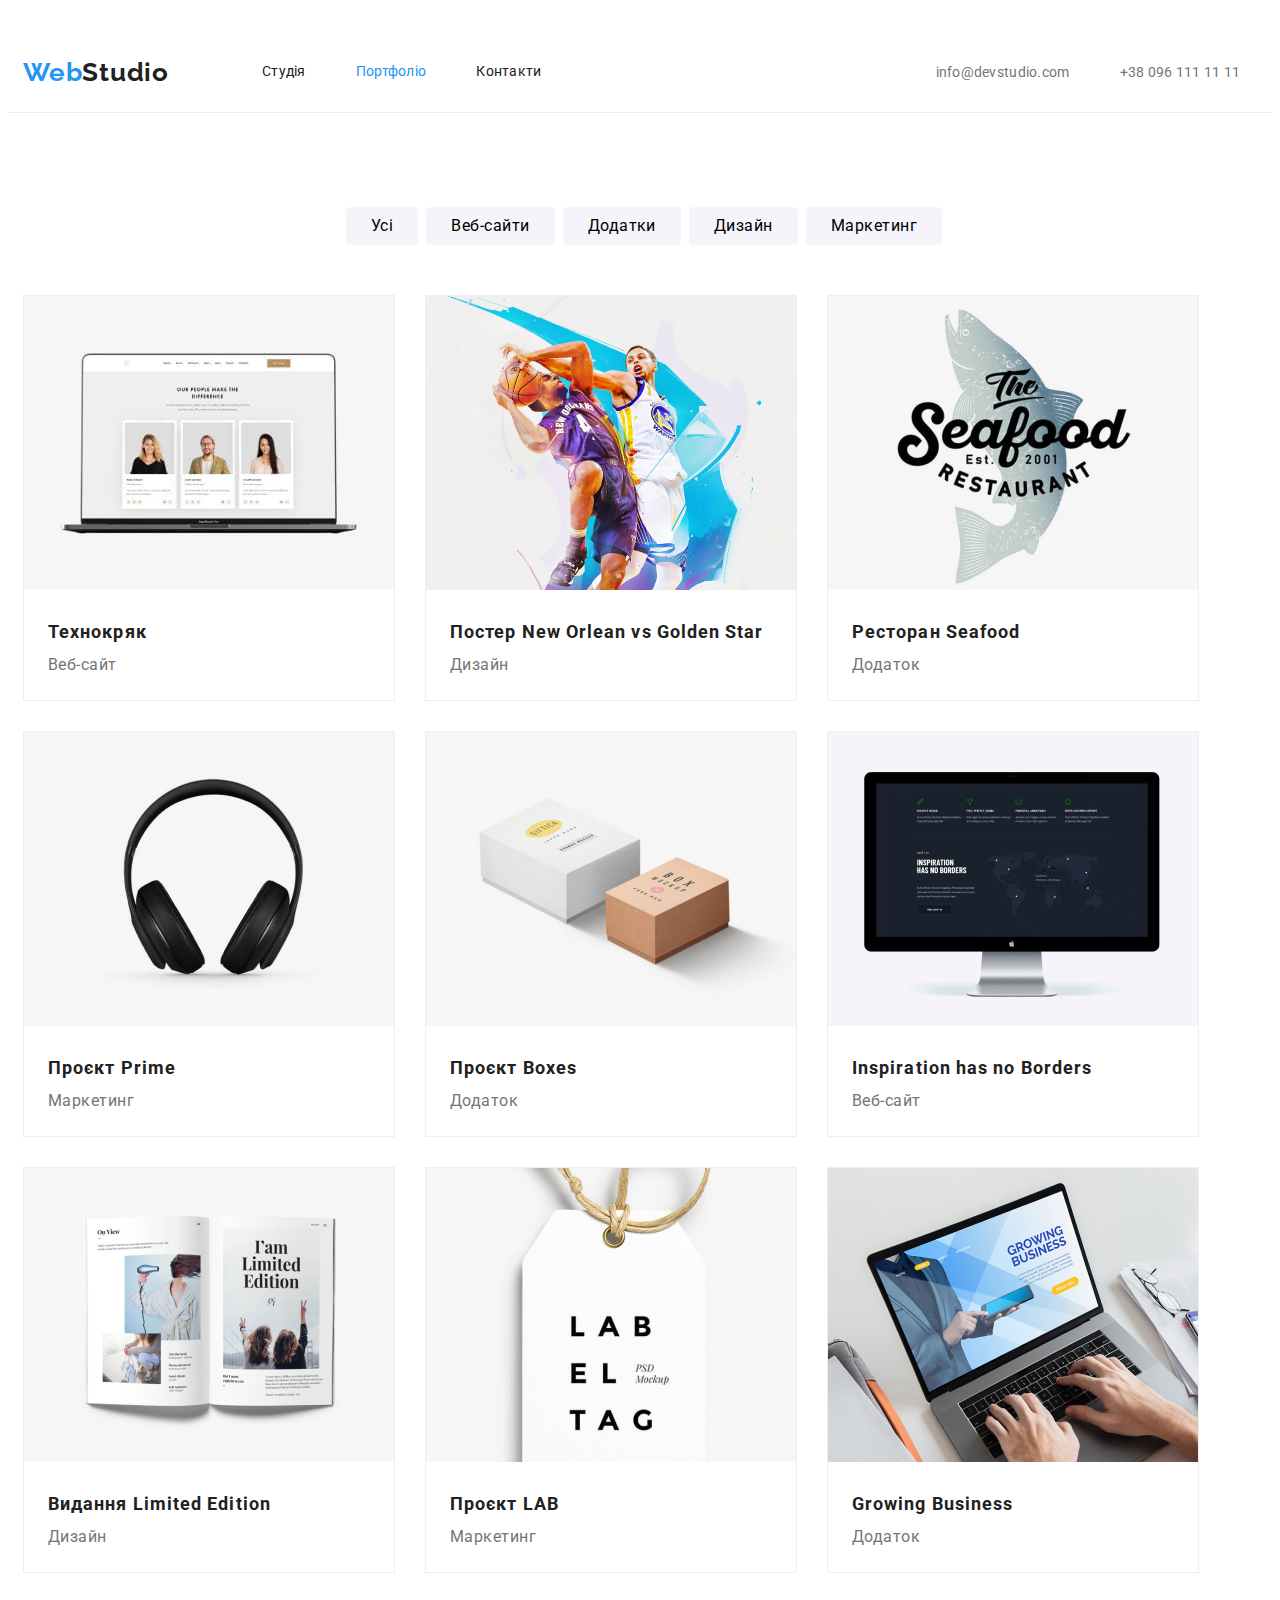
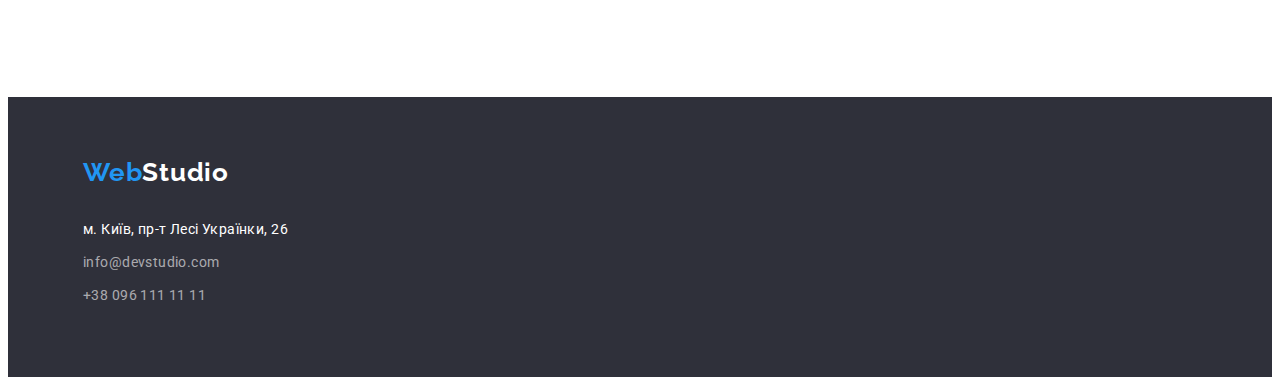
==== portfolio.html @ b60788c1 "Add files via upload" ====
<!DOCTYPE html>
<html lang="uk">
  <head>
    <meta charset="UTF-8" />
    <meta http-equiv="X-UA-Compatible" content="IE=edge" />
    <meta name="viewport" content="width=device-width, initial-scale=1.0" />
    <title>WebStudio</title>
    <link
      rel="stylesheet"
      href="https://cdnjs.cloudflare.com/ajax/libs/modern-normalize/1.1.0/modern-normalize.min.css"
      integrity="sha512-wpPYUAdjBVSE4KJnH1VR1HeZfpl1ub8YT/NKx4PuQ5NmX2tKuGu6U/JRp5y+Y8XG2tV+wKQpNHVUX03MfMFn9Q=="
      crossorigin="anonymous"
      referrerpolicy="no-referrer"
    />
    <link rel="stylesheet" href="./css/styles.css" />
    <link rel="preconnect" href="https://fonts.googleapis.com" />
    <link rel="preconnect" href="https://fonts.gstatic.com" crossorigin />
    <link
      href="https://fonts.googleapis.com/css2?family=Raleway:wght@700&family=Roboto:wght@400;500;700;900&display=swap"
      rel="stylesheet"
    />
  </head>
  <body>
    <!----------------- HEADER ----------------------->

    <header class="page-header">
      <nav class="container">
        <a class="logo" href="#">Web<span class="color-tagb">Studio</span></a>
        <ul class="site-nav list">
          <li class="list-item">
            <a href="./index.html" class="item">Студія</a>
          </li>
          <li class="list-item">
            <a href="./portfolio.html" class="item current">Портфоліо</a>
          </li>
          <li class="list-item"><a href="#" class="item">Контакти</a></li>
        </ul>
        <ul class="auth-nav list">
          <li>
            <a class="head-mail" href="mailto:info@devstudio.com"
              >info@devstudio.com</a
            >
          </li>
          <li>
            <a class="head-phone" href="tel:+380961111111">+38 096 111 11 11</a>
          </li>
        </ul>
      </nav>
    </header>
    <main>
      <!-----------our services  -->
      <section class="services">
        <div class="container">
          <h1 class="hidden-title">наші послуги</h1>
          <ul class="list-btn">
            <li class="item-btn">
              <button type="button" class="serv-btn">Усі</button>
            </li>
            <li class="item-btn">
              <button type="button" class="serv-btn">Веб-сайти</button>
            </li>
            <li class="item-btn">
              <button type="button" class="serv-btn">Додатки</button>
            </li>
            <li class="item-btn">
              <button type="button" class="serv-btn">Дизайн</button>
            </li>
            <li class="item-btn">
              <button type="button" class="serv-btn">Маркетинг</button>
            </li>
          </ul>
        </div>
      </section>

      <!-----------------pages ---------------->
      <section class="pages">
        <div class="container">
          <ul class="gallery">
            <li class="example">
              <img
                src="./images/img-2-1.jpg"
                alt="єкран ноутбуку"
                width="370"
                height="294"
              />
              <h2 class="page-title">Технокряк</h2>
              <p class="options">Веб-сайт</p>
            </li>
            <li class="example">
              <img
                src="./images/img-2-2.jpg"
                alt="постер боскетболістів"
                width="370"
                height="294"
              />
              <h2 class="page-title">Постер New Orlean vs Golden Star</h2>
              <p class="options">Дизайн</p>
            </li>
            <li class="example">
              <img
                src="./images/img-2-3.jpg"
                alt="лого ресторану"
                width="370"
                height="294"
              />
              <h2 class="page-title">Ресторан Seafood</h2>
              <p class="options">Додаток</p>
            </li>
            <li class="example">
              <img
                src="./images/img-2-4.jpg"
                alt="навушники"
                width="370"
                height="294"
              />
              <h2 class="page-title">Проєкт Prime</h2>
              <p class="options">Маркетинг</p>
            </li>
            <li class="example">
              <img
                src="./images/img-2-5.jpg"
                alt="пара коробок"
                width="370"
                height="294"
              />
              <h2 class="page-title">Проєкт Boxes</h2>
              <p class="options">Додаток</p>
            </li>
            <li class="example">
              <img
                src="./images/img-2-6.jpg"
                alt="монітор"
                width="370"
                height="294"
              />
              <h2 class="page-title">Inspiration has no Borders</h2>
              <p class="options">Веб-сайт</p>
            </li>
            <li class="example">
              <img
                src="./images/img-2-7.jpg"
                alt="розгорнута книга"
                width="370"
                height="294"
              />
              <h2 class="page-title">Видання Limited Edition</h2>
              <p class="options">Дизайн</p>
            </li>
            <li class="example">
              <img
                src="./images/img-2-8.jpg"
                alt="лейбл "
                width="370"
                height="294"
              />
              <h2 class="page-title">Проєкт LAB</h2>
              <p class="options">Маркетинг</p>
            </li>
            <li class="example">
              <img
                src="./images/img-2-9.jpg"
                alt="ноутбук"
                width="370"
                height="294"
              />
              <h2 class="page-title">Growing Business</h2>
              <p class="options">Додаток</p>
            </li>
          </ul>
        </div>
      </section>
    </main>
    <!---------------------footer ------------------------>

    <footer class="footer">
      <div class="container">
        <a href="./index.html" class="logo"
          >Web<span class="color-tagw">Studio</span></a
        >
        <address>
          <ul>
            <li class="footer-item">
              <a
                class="map"
                href="https://goo.gl/maps/86U5GBCqMfjBJhed8"
                target="_blank"
                rel="noopener noreferrer nofollow"
                >м. Київ, пр-т Лесі Українки, 26</a
              >
            </li>
            <li class="footer-item">
              <a class="foot-mail" href="mailto:info@devstudio.com"
                >info@devstudio.com</a
              >
            </li>
            <li class="footer-item">
              <a class="foot-phone" href="tel:+380961111111"
                >+38 096 111 11 11</a
              >
            </li>
          </ul>
        </address>
      </div>
    </footer>
  </body>
</html>
---- css/styles.css ----
:root {
  --primary-color: #212121;
  --secondary-text-color: #757575;
  --main-hover-color: #2196f3;
  --accent-color: #ffffff;
}
p,
h1,
h2,
h3,
h4,
h5,
h6 {
  margin: 0;
}
ul {
  margin: 0;
  padding: 0;
  font-style: normal;
}
button {
  cursor: pointer;
}
body {
  font-family: "Raleway", "Roboto";
  font-style: normal;
}

a {
  color: var(--primary-color);
  text-decoration: none;
}
li {
  list-style: none;
}
/*--------------------- header-------------- */
.page-header {
  padding-top: 24px;
  border-bottom: 1px solid #ececec;
}
.container {
  width: 1250px;
  margin: 0 auto;
  padding-left: 15px;
  padding-right: 15px;
  /* outline: 2px solid tomato; */
}
nav {
  display: flex;
  align-items: center;
}
.logo {
  display: block;
  margin: 0;
  font-family: "Raleway", sans-serif;
  font-weight: 700;
  font-size: 26px;
  line-height: 1.19;
  letter-spacing: 0.03em;
  margin-right: 93px;
  color: var(--main-hover-color);
}
.list {
  display: flex;
}
.color-tagb {
  color: var(--primary-color);
}
.list-item {
  font-family: "Roboto", sans-serif;
  font-size: 14px;
  line-height: 1.14;
  letter-spacing: 0.02em;
  margin-right: 50px;
  padding: 32px 0;
  color: var(--primary-color);
}

.list a:hover,
.list a:focus {
  color: var(--main-hover-color);
}
.item.current {
  color: var(--main-hover-color);
}
.auth-nav {
  margin-left: 344px;
}
.head-mail {
  margin-right: 50px;
}
.head-mail,
.head-phone {
  font-family: "Roboto", sans-serif;
  font-size: 14px;
  line-height: 16px;
  letter-spacing: 0.02em;
  color: var(--secondary-text-color);
}
.head-mail:hover,
.head-mail:focus {
  color: var(--main-hover-color);
}
.head-phone:hover,
.head-phone:focus {
  color: var(--main-hover-color);
}

/*--------------------- hero-------------- */

.hero {
  background-color: #2f303a;
  color: var(--accent-color);
  text-align: center;
}
.hero-title {
  width: 696px;
  font-family: "Roboto", sans-serif;
  font-size: 44px;
  line-height: 1.36;
  letter-spacing: 0.06em;
  text-transform: uppercase;
  padding-top: 200px;
  margin: 0 auto;
  color: var(--accent-color);
}
.hero-btn {
  font-family: "Roboto", sans-serif;
  font-weight: 700;
  font-size: 16px;
  line-height: 1.87;
  letter-spacing: 0.06em;
  border-radius: 4px;
  padding: 10px 32px;
  margin-top: 30px;
  background-color: var(--main-hover-color);
  color: var(--accent-color);
  cursor: pointer;
}
.hero-btn:hover,
.hero-btn:focus {
  background-color: var(--main-hover-color);
}
/*--------------------- features-------------- */
.features {
  padding: 94px 215px;
}
.hidden-title {
  position: absolute;
  width: 1px;
  height: 1px;
  margin: -1px;
  border: 0;
  padding: 0;
  white-space: nowrap;
  overflow: hidden;
}

.features-list {
  display: flex;
}
.features-item {
  margin-right: 30px;
}
.features-title {
  font-family: "Roboto", sans-serif;
  font-size: 14px;
  line-height: 1.14;
  letter-spacing: 0.03em;
  text-transform: uppercase;
  margin-bottom: 10px;
  color: var(--primary-color);
}
.text {
  font-family: "Roboto", sans-serif;
  font-size: 14px;
  line-height: 1.71;
  letter-spacing: 0.03em;
  color: var(--secondary-text-color);
}
/*--------------------- what we do-------------- */
.work {
  text-align: center;
}
.work ul {
  display: flex;
  justify-content: space-between;
  padding-bottom: 94px;
}
.work-title {
  font-family: "Roboto", sans-serif;
  font-size: 36px;
  line-height: 1.16;
  letter-spacing: 0.03em;
  margin-bottom: 50px;
  color: var(--primary-color);
}

/*--------------------- our team-------------- */
.team {
  background: #f5f4fa;
  text-align: center;
}
.team ul {
  display: flex;
  justify-content: space-between;
  padding-bottom: 94px;
}
.team ul > li {
  background: #fff;
}
.team-title {
  font-family: "Roboto", sans-serif;
  font-size: 36px;
  line-height: 1.16;
  letter-spacing: 0.03em;
  padding: 94px 0;
  color: var(--primary-color);
}
.name {
  font-family: "Roboto", sans-serif;
  font-weight: 500;
  font-size: 16px;
  line-height: 1.18;
  letter-spacing: 0.03em;
  padding-top: 30px;
  color: var(--primary-color);
}
.profession {
  font-family: "Roboto", sans-serif;
  font-size: 16px;
  line-height: 1.18;
  letter-spacing: 0.03em;
  padding-top: 10px;
  padding-bottom: 30px;
  color: var(--secondary-text-color);
}
/*--------------------- footer-------------- */
.footer {
  background-color: #2f303a;
  padding: 60px;
}

.color-tagw {
  color: var(--accent-color);
}

.map {
  font-family: "Roboto", sans-serif;
  font-size: 14px;
  line-height: 1.71;
  letter-spacing: 0.03em;
  color: var(--accent-color);
}
.foot-mail,
.foot-phone {
  font-family: "Roboto", sans-serif;
  font-size: 14px;
  line-height: 1.71;
  letter-spacing: 0.03em;
  margin-top: 9px;
  color: rgba(255, 255, 255, 0.6);
}

.footer-item {
  margin-bottom: 9px;
}

.footer-item:first-child {
  margin-top: 30px;
}
/* -----------------------------PORTFOLIO---------------------- */

/* -----------------------------services---------------------- */
.list-btn {
  display: flex;
  justify-content: center;
  padding-top: 94px;
  margin-bottom: 50px;
}

.item-btn {
  margin-right: 8px;
}

.serv-btn {
  font-family: "Roboto", sans-serif;
  font-size: 16px;
  line-height: 1.62;
  letter-spacing: 0.03em;
  padding: 6px 25px;
  background-color: #f5f4fa;
  border: 0;
  border-radius: 4px;
  cursor: pointer;
  color: var(--primary-colo);
}
.serv-btn:hover,
.serv-btn:focus {
  background-color: var(--main-hover-color);
  color: var(--accent-color);
}

/* ---------------------pages------------------ */
.gallery {
  display: flex;
  flex-wrap: wrap;
  padding-bottom: 94px;
}
.example {
  margin-right: 30px;
  margin-bottom: 30px;
  border: 1px solid #eeeeee;
}
.page-title {
  font-family: "Roboto", sans-serif;
  font-size: 18px;
  line-height: 2;
  letter-spacing: 0.06em;
  margin-top: 20px;
  padding-left: 24px;
  color: var(--primary-color);
}
.options {
  font-family: "Roboto", sans-serif;
  font-size: 16px;
  line-height: 1.88;
  letter-spacing: 0.03em;
  padding-left: 24px;
  padding-bottom: 20px;
  color: var(--secondary-text-color);
}
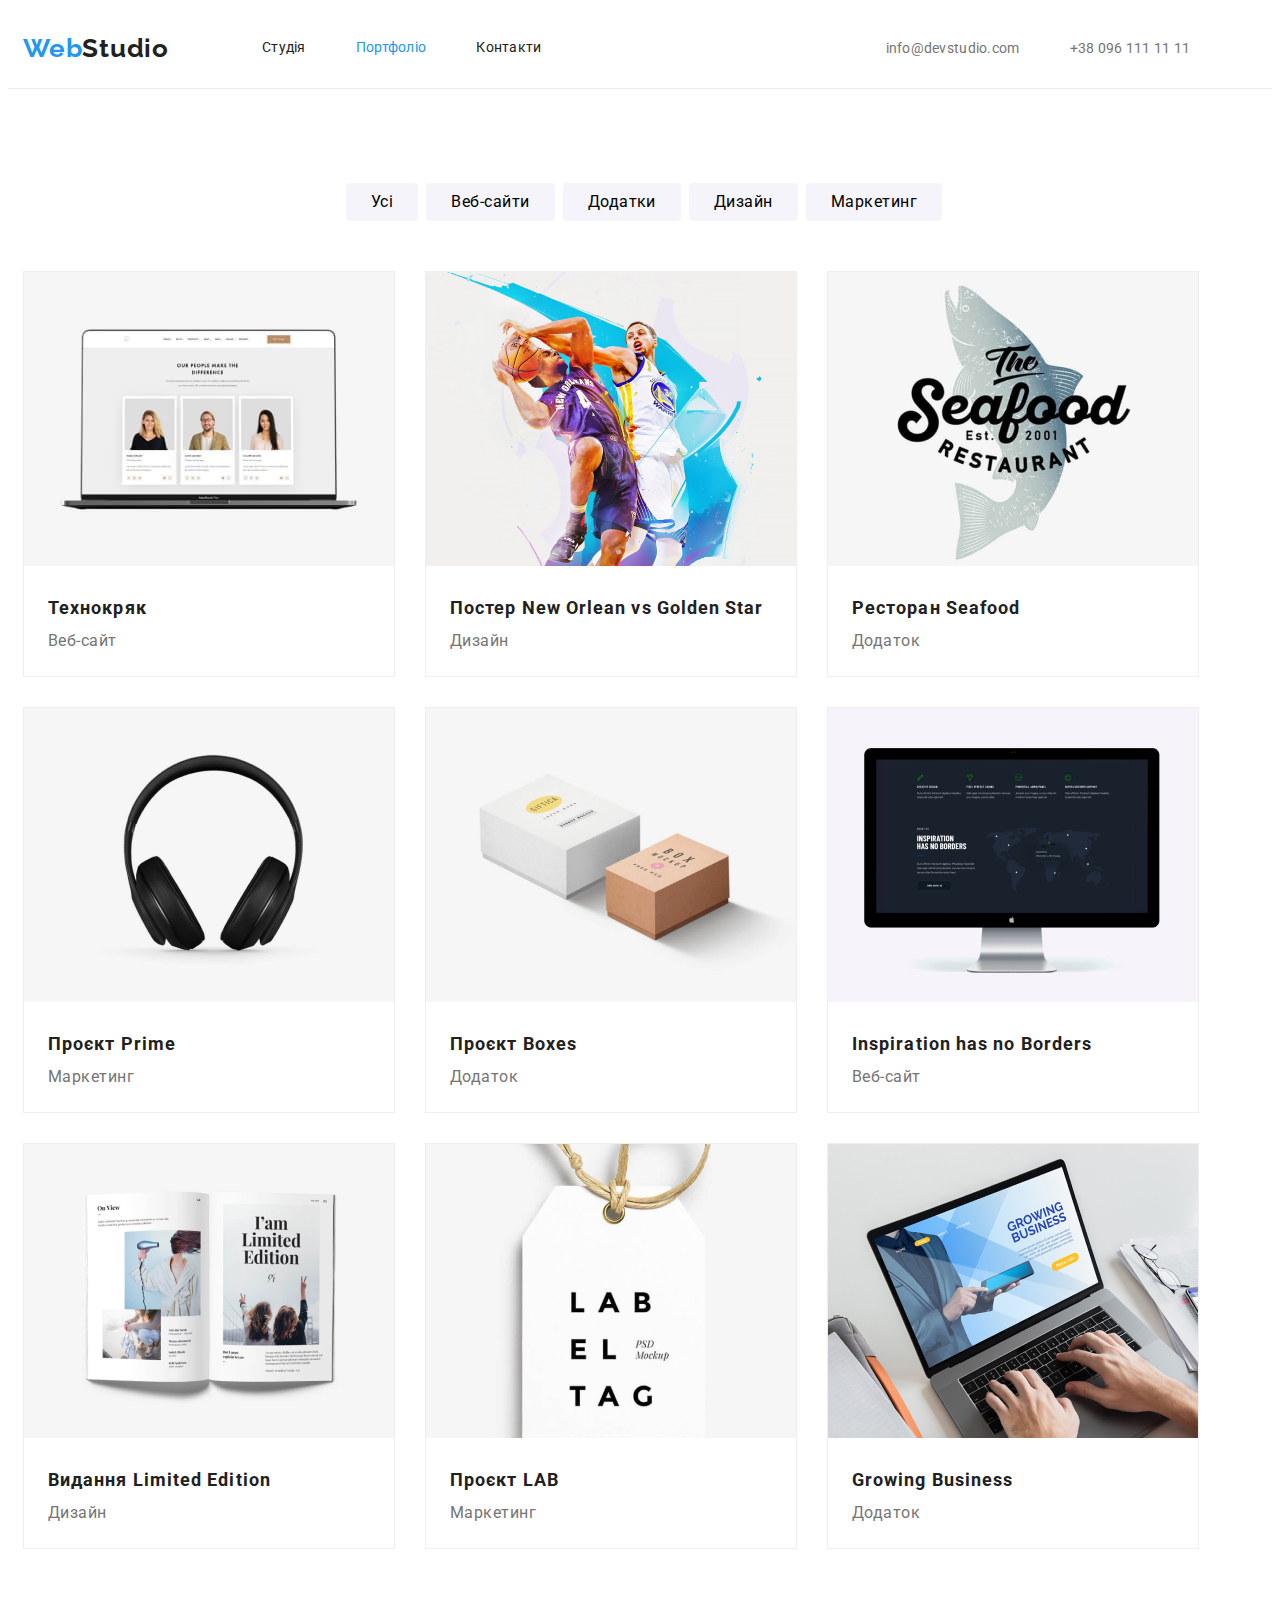
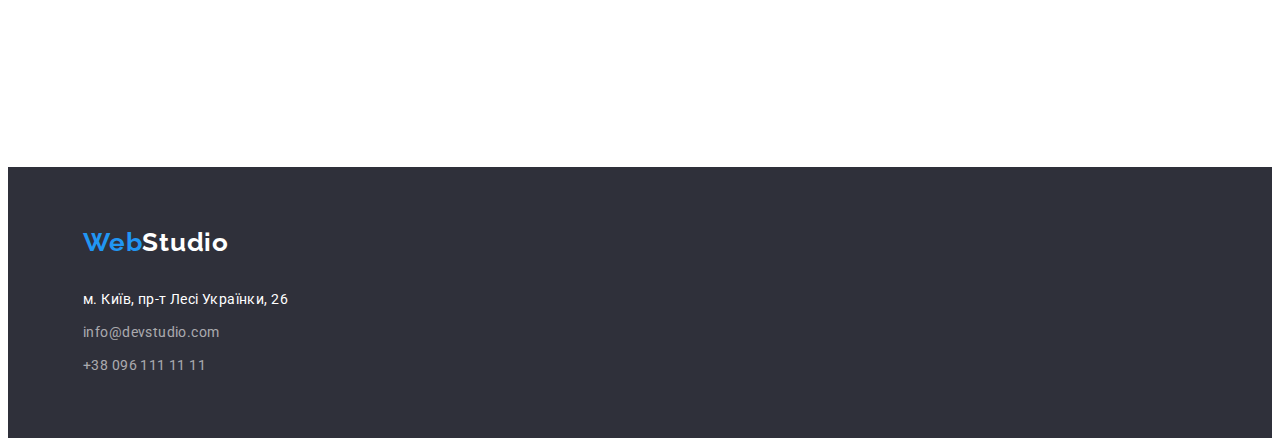
==== commit e5d9b9c1: "summary2" ====
--- a/portfolio.html
+++ b/portfolio.html
@@ -49,7 +49,7 @@
     </header>
     <main>
       <!-----------our services  -->
-      <section class="services">
+      <section class="services section">
         <div class="container">
           <h1 class="hidden-title">наші послуги</h1>
           <ul class="list-btn">
@@ -70,10 +70,7 @@
             </li>
           </ul>
         </div>
-      </section>
-
       <!-----------------pages ---------------->
-      <section class="pages">
         <div class="container">
           <ul class="gallery">
             <li class="example">
--- a/css/styles.css
+++ b/css/styles.css
@@ -35,7 +35,6 @@
 }
 /*--------------------- header-------------- */
 .page-header {
-  padding-top: 24px;
   border-bottom: 1px solid #ececec;
 }
 .container {
@@ -44,6 +43,10 @@
   padding-left: 15px;
   padding-right: 15px;
   /* outline: 2px solid tomato; */
+}
+.section {
+  padding-top: 94px;
+  padding-bottom: 94px;
 }
 nav {
   display: flex;
@@ -75,7 +78,9 @@
   padding: 32px 0;
   color: var(--primary-color);
 }
-
+.list-item:last-child {
+  margin-right: 0;
+}
 .list a:hover,
 .list a:focus {
   color: var(--main-hover-color);
@@ -142,9 +147,6 @@
   background-color: var(--main-hover-color);
 }
 /*--------------------- features-------------- */
-.features {
-  padding: 94px 215px;
-}
 .hidden-title {
   position: absolute;
   width: 1px;
@@ -203,18 +205,21 @@
 }
 .team ul {
   display: flex;
-  justify-content: space-between;
   padding-bottom: 94px;
 }
-.team ul > li {
+.team-item {
   background: #fff;
+}
+.team-item:not(:last-child) {
+  margin-right: 20px;
 }
 .team-title {
   font-family: "Roboto", sans-serif;
   font-size: 36px;
   line-height: 1.16;
   letter-spacing: 0.03em;
-  padding: 94px 0;
+  padding-top: 94px;
+  padding-bottom: 50px;
   color: var(--primary-color);
 }
 .name {
@@ -262,7 +267,7 @@
   color: rgba(255, 255, 255, 0.6);
 }
 
-.footer-item {
+.footer-item:not(:last-child) {
   margin-bottom: 9px;
 }
 
@@ -275,7 +280,6 @@
 .list-btn {
   display: flex;
   justify-content: center;
-  padding-top: 94px;
   margin-bottom: 50px;
 }
 
@@ -312,6 +316,9 @@
   margin-bottom: 30px;
   border: 1px solid #eeeeee;
 }
+.example:nth-child(3n) {
+  margin-right: 0px;
+}
 .page-title {
   font-family: "Roboto", sans-serif;
   font-size: 18px;
